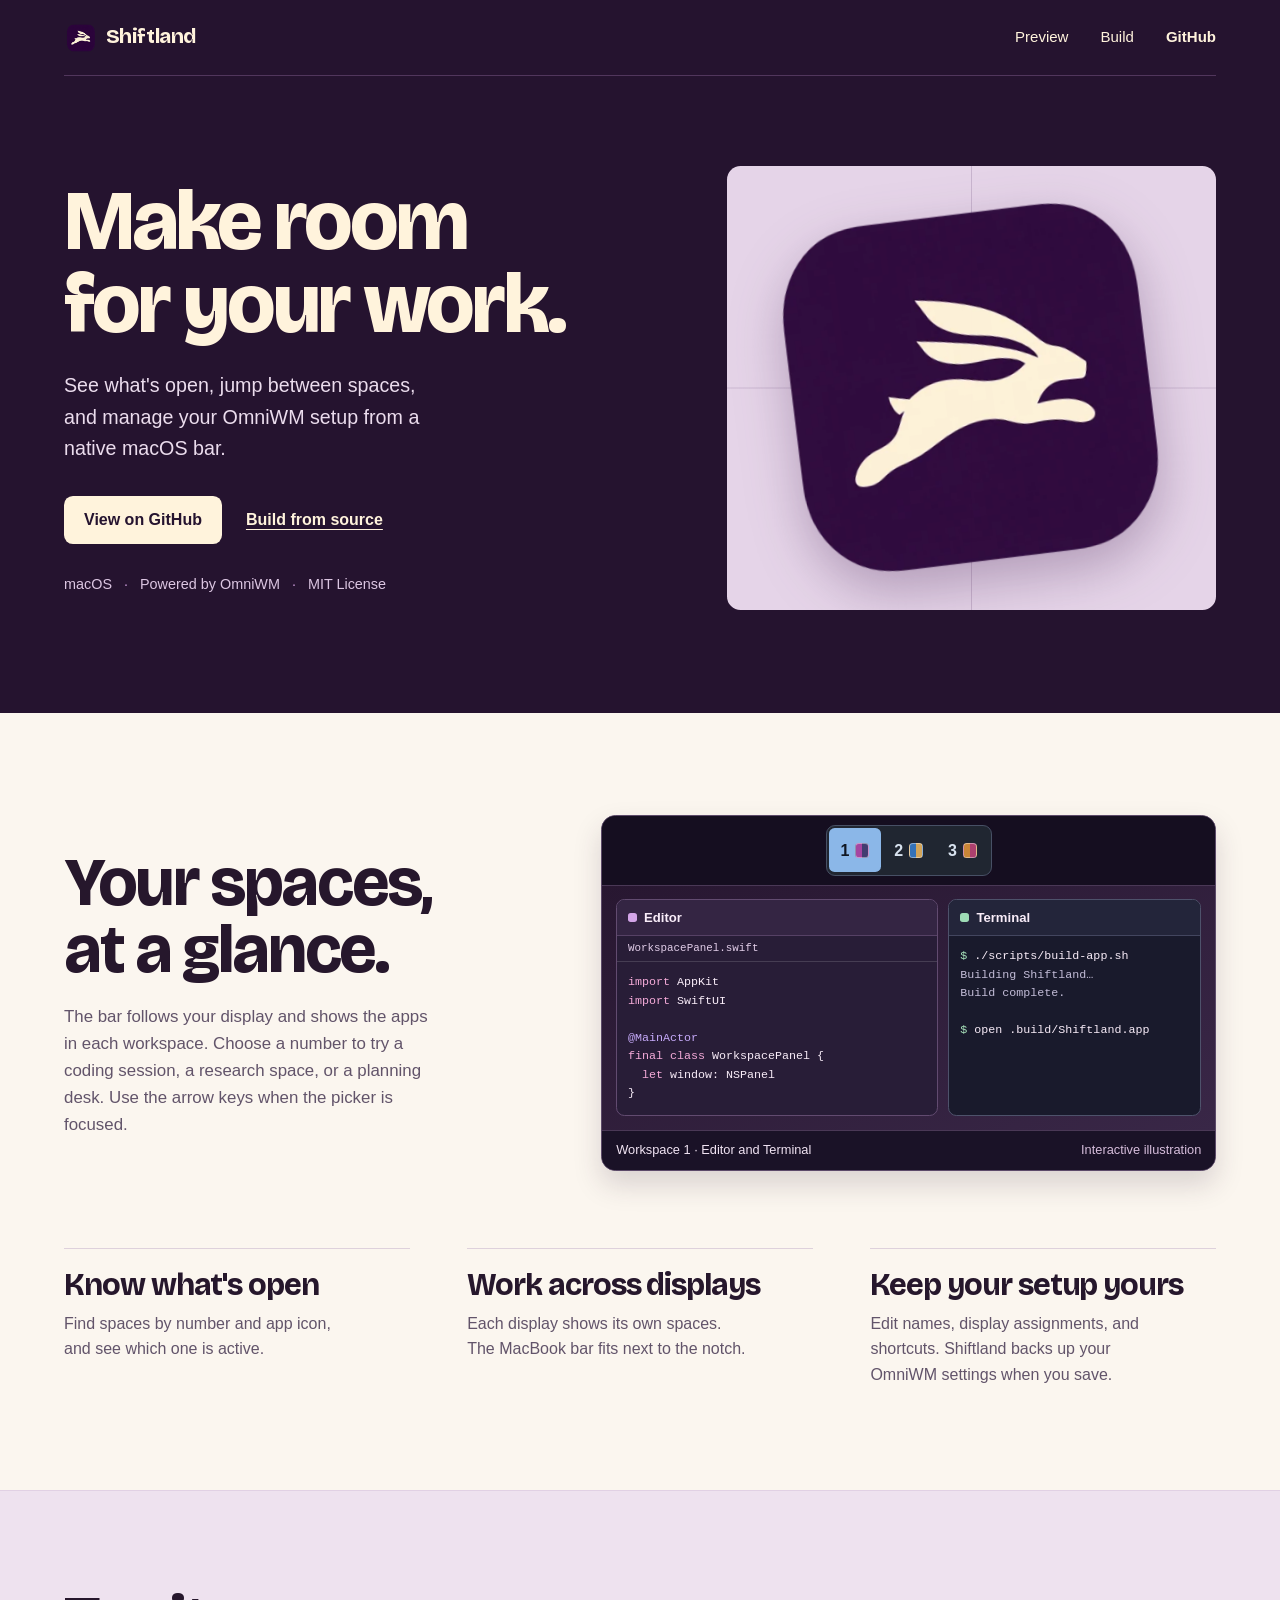
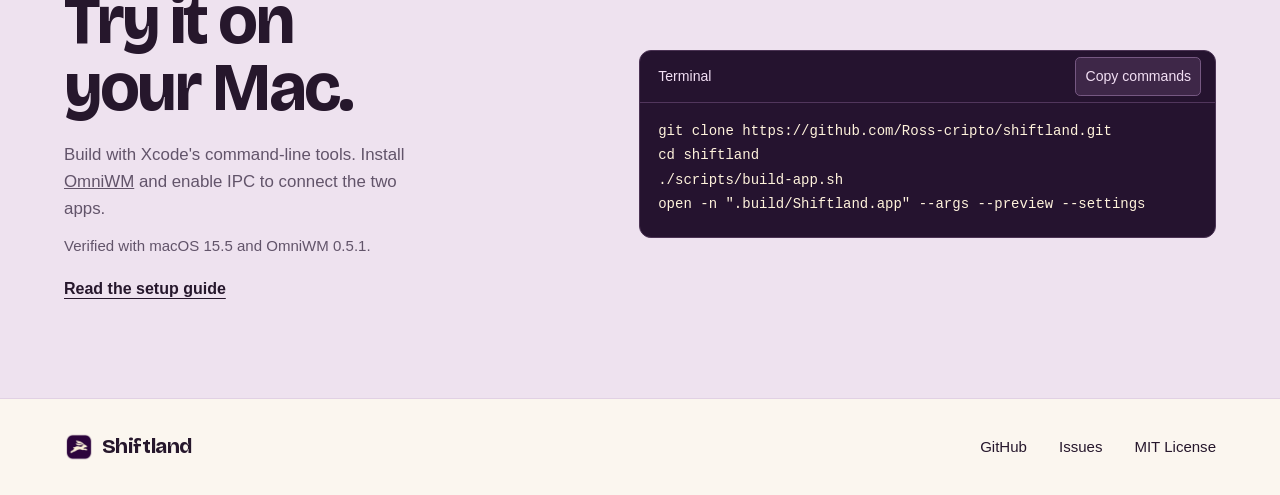
==== web/index.html @ 8ce0c850 "refactor(repo): separate the macOS app and website Map the app, site, and development commands in th" ====
<!doctype html>
<html lang="en">
<head>
  <meta charset="utf-8">
  <meta name="viewport" content="width=device-width, initial-scale=1">
  <title>Shiftland — An OmniWM workspace bar for macOS</title>
  <meta name="description" content="Switch OmniWM spaces, see what's open, and manage display and shortcut settings from a native macOS menu bar.">
  <meta name="theme-color" content="#25132f">
  <meta property="og:type" content="website">
  <meta property="og:title" content="Shiftland for macOS">
  <meta property="og:description" content="Your OmniWM workspaces, displays, and shortcuts in one native macOS bar.">
  <meta property="og:image" content="https://ross-cripto.github.io/shiftland/assets/shiftland.webp">
  <link rel="canonical" href="https://ross-cripto.github.io/shiftland/">
  <link rel="icon" href="assets/favicon-16.png" type="image/png" sizes="16x16">
  <link rel="icon" href="assets/favicon.png" type="image/png" sizes="64x64">
  <link rel="preload" href="assets/bricolage-grotesque.woff2" as="font" type="font/woff2" crossorigin>
  <link rel="stylesheet" href="site.css">
  <link rel="stylesheet" href="preview.css">
  <script defer src="site.js"></script>
  <script defer src="preview.js"></script>
</head>
<body>
  <a href="#main" class="skip">Skip to content</a>
  <header class="masthead" id="top">
    <div class="shell site-header">
      <a class="wordmark" href="#top">
        <img src="assets/favicon.png" width="34" height="34" alt="">
        Shiftland
      </a>
      <nav aria-label="Main navigation">
        <a href="#preview">Preview</a>
        <a href="#build">Build</a>
        <a href="https://github.com/Ross-cripto/shiftland" class="nav-repo">GitHub</a>
      </nav>
    </div>
  </header>
  <main id="main" tabindex="-1">
    <div class="masthead">
      <section class="shell hero" aria-labelledby="hero-title">
        <div class="hero-copy">
          <h1 id="hero-title">Make room<br>for your work.</h1>
          <p>See what's open, jump between spaces, and manage your OmniWM setup from a native macOS bar.</p>
          <div class="hero-actions">
            <a class="action" href="https://github.com/Ross-cripto/shiftland">View on GitHub</a>
            <a class="text-link" href="#build">Build from source</a>
          </div>
          <p class="platform"><span>macOS</span><span>Powered by OmniWM</span><span>MIT License</span></p>
        </div>
        <div class="hero-art">
          <img src="assets/shiftland.webp" width="512" height="512" alt="An ivory hare in mid-leap on an aubergine tile">
        </div>
      </section>
    </div>
      <section class="shell preview-section" id="preview" aria-labelledby="preview-title">
        <div class="preview-copy">
          <h2 id="preview-title">Your spaces,<br>at a glance.</h2>
          <p>The bar follows your display and shows the apps in each workspace. Choose a number to try a coding session, a research space, or a planning desk. Use the arrow keys when the picker is focused.</p>
        </div>
        <figure class="demo" data-space="1">
          <div class="demo-menu">
            <div class="demo-controls" role="group" aria-label="Example workspaces">
              <button type="button" data-space="1" aria-pressed="true" aria-controls="demo-desktop" aria-label="Workspace 1, Editor and Terminal" disabled>
                <span>1</span><span class="demo-apps demo-apps-code" aria-hidden="true"></span>
              </button>
              <button type="button" data-space="2" aria-pressed="false" aria-controls="demo-desktop" aria-label="Workspace 2, Browser and Reference" disabled>
                <span>2</span><span class="demo-apps demo-apps-research" aria-hidden="true"></span>
              </button>
              <button type="button" data-space="3" aria-pressed="false" aria-controls="demo-desktop" aria-label="Workspace 3, Notes and Calendar" disabled>
                <span>3</span><span class="demo-apps demo-apps-planning" aria-hidden="true"></span>
              </button>
            </div>
          </div>
          <div class="demo-desktop" id="demo-desktop" aria-label="Example windows">
            <p class="demo-fallback">Workspace 1 · Editor and Terminal</p>
          </div>
          <figcaption>
            <span data-demo-status aria-live="polite">Workspace 1 · Editor and Terminal</span>
            <span class="demo-caption">Interactive illustration</span>
          </figcaption>
        </figure>

        <template id="demo-window">
          <article class="demo-window">
            <header class="window-title">
              <span class="window-icon" aria-hidden="true"></span>
              <h3 data-window-title></h3>
            </header>
            <div class="window-content"></div>
          </article>
        </template>

        <template id="demo-editor">
          <div class="window-tab">WorkspacePanel.swift</div>
          <pre class="window-code"><code><span class="code-keyword">import</span> AppKit
<span class="code-keyword">import</span> SwiftUI

<span class="code-annotation">@MainActor</span>
<span class="code-keyword">final class</span> WorkspacePanel {
  <span class="code-keyword">let</span> window: NSPanel
}</code></pre>
        </template>

        <template id="demo-terminal">
          <pre class="window-code"><code><span class="prompt">$</span> ./scripts/build-app.sh
<span class="terminal-output">Building Shiftland…</span>
<span class="terminal-output">Build complete.</span>

<span class="prompt">$</span> open .build/Shiftland.app</code></pre>
        </template>

        <template id="demo-browser">
          <div class="window-tab">omniwm.app / reference</div>
          <div class="window-document">
            <h4>Workspace subscriptions</h4>
            <p>Subscribe to workspace events to follow changes as you switch spaces.</p>
            <code>workspace-bar</code>
            <code>display-changed</code>
          </div>
        </template>

        <template id="demo-reference">
          <div class="window-document">
            <h4>Command reference</h4>
            <dl>
              <dt><code>workspace focus-name</code></dt>
              <dd>Switch to a workspace.</dd>
              <dt><code>query displays</code></dt>
              <dd>View connected displays.</dd>
            </dl>
          </div>
        </template>

        <template id="demo-notes">
          <div class="window-document">
            <h4>Launch checklist</h4>
            <ul class="notes-list">
              <li class="note-done">Check both displays</li>
              <li>Try keyboard shortcuts</li>
              <li>Write release notes</li>
            </ul>
          </div>
        </template>

        <template id="demo-calendar">
          <div class="window-document">
            <h4>November 2026</h4>
            <dl class="calendar-days" aria-label="Week of November 23">
              <div><dt>Mon</dt><dd>23</dd></div>
              <div><dt>Tue</dt><dd>24</dd></div>
              <div class="calendar-today"><dt>Wed</dt><dd>25</dd></div>
              <div><dt>Thu</dt><dd>26</dd></div>
              <div><dt>Fri</dt><dd>27</dd></div>
            </dl>
            <div class="calendar-event"><span>10:00</span> <strong>Focus block</strong></div>
            <div class="calendar-event calendar-event-review"><span>14:00</span> <strong>Review</strong></div>
          </div>
        </template>
      </section>

      <section class="shell details" aria-label="Features">
        <article>
          <h3>Know what's open</h3>
          <p>Find spaces by number and app icon, and see which one is active.</p>
        </article>
        <article>
          <h3>Work across displays</h3>
          <p>Each display shows its own spaces. The MacBook bar fits next to the notch.</p>
        </article>
        <article>
          <h3>Keep your setup yours</h3>
          <p>Edit names, display assignments, and shortcuts. Shiftland backs up your OmniWM settings when you save.</p>
        </article>
      </section>

      <section class="build-section" id="build" aria-labelledby="build-title">
        <div class="shell build-grid">
          <div class="build-copy">
            <h2 id="build-title">Try it on your Mac.</h2>
            <p>Build with Xcode's command-line tools. Install <a href="https://github.com/OmniNull/OmniWM">OmniWM</a> and enable IPC to connect the two apps.</p>
            <p class="tested">Verified with macOS 15.5 and OmniWM 0.5.1.</p>
            <a class="text-link" href="https://github.com/Ross-cripto/shiftland#build-from-source">Read the setup guide</a>
          </div>
          <div class="terminal">
            <div class="terminal-top"><span>Terminal</span><button type="button" class="copy" hidden>Copy commands</button></div>
            <pre><code id="install-commands">git clone https://github.com/Ross-cripto/shiftland.git
cd shiftland
./scripts/build-app.sh
open -n ".build/Shiftland.app" --args --preview --settings</code></pre>
            <span class="sr-only" aria-live="polite" data-copy-status></span>
          </div>
        </div>
      </section>
    </main>

    <footer class="shell site-footer">
      <a class="wordmark" href="#top"><img src="assets/favicon.png" width="30" height="30" alt="">Shiftland</a>
      <div class="footer-links">
        <a href="https://github.com/Ross-cripto/shiftland">GitHub</a>
        <a href="https://github.com/Ross-cripto/shiftland/issues">Issues</a>
        <a href="https://github.com/Ross-cripto/shiftland/blob/main/LICENSE">MIT License</a>
      </div>
    </footer>
</body>
</html>
---- web/site.css ----
@font-face {
  font-family: Bricolage;
  src: url("assets/bricolage-grotesque.woff2") format("woff2");
  font-style: normal;
  font-weight: 400 800;
  font-display: swap;
}

:root {
  color-scheme: light;
  --ink: #26172c;
  --muted: #62546a;
  --paper: #fbf6ef;
  --plum: #25132f;
  --cream: #fff3dc;
  --lilac: #dec8e8;
  --rule: #ded1dc;
  --display: Bricolage, Georgia, serif;
  --body: -apple-system, BlinkMacSystemFont, "Segoe UI", sans-serif;
}

*, *::before, *::after { box-sizing: border-box; }
html { scroll-padding-top: 1.25rem; }
body { margin: 0; background: var(--paper); color: var(--ink); font: 1rem/1.6 var(--body); }
img { display: block; max-width: 100%; height: auto; }
button { font: inherit; }
a { color: inherit; }
button, a { -webkit-tap-highlight-color: transparent; }
:where(a, button):focus-visible { outline: 3px solid #a450b9; outline-offset: 4px; }
::selection { background: #d8b8e5; color: #25132f; }
h1, h2, h3 { margin: 0; font-family: var(--display); font-weight: 740; line-height: .99; letter-spacing: -.035em; text-wrap: balance; }
h2 { font-size: clamp(2.65rem, 5.3vw, 4.65rem); }
p { margin: 0; }
.shell { width: min(100% - 5rem, 72rem); margin-inline: auto; }

.skip { position: absolute; z-index: 2; top: .75rem; left: 1rem; transform: translateY(-200%); background: var(--cream); color: var(--ink); padding: .6rem 1rem; border-radius: .35rem; }
.skip:focus { transform: none; }
.sr-only { position: absolute; width: 1px; height: 1px; padding: 0; margin: -1px; overflow: hidden; clip-path: inset(50%); white-space: nowrap; }

.masthead { background: var(--plum); color: var(--cream); }
.site-header { display: flex; justify-content: space-between; min-height: 4.75rem; align-items: center; border-bottom: 1px solid #51365c; }
.wordmark { display: inline-flex; align-items: center; gap: .48rem; font: 740 1.3rem/1 var(--display); letter-spacing: -.02em; text-decoration: none; }
.masthead :where(a, button):focus-visible { outline-color: var(--lilac); }
.site-header nav, .footer-links { display: flex; align-items: center; gap: clamp(.9rem, 2.5vw, 2rem); font-size: .94rem; }
.site-header nav a, .footer-links a { text-decoration: none; }
.site-header nav a:hover, .footer-links a:hover { text-decoration: underline; text-underline-offset: .28em; }
.nav-repo { font-weight: 700; }

.hero { display: grid; grid-template-columns: minmax(0, 1.09fr) minmax(0, .91fr); align-items: center; gap: clamp(2.75rem, 6vw, 6.3rem); padding-block: clamp(3.75rem, 7vw, 6.6rem) clamp(4.5rem, 8vw, 7.75rem); }
.hero h1 { font-weight: 780; font-size: clamp(3.15rem, 6.6vw, 5.65rem); }
.hero-copy > p:not(.platform) { margin-top: 1.45rem; color: #ebdced; font-size: clamp(1.05rem, 1.76vw, 1.23rem); max-width: 35ch; }
.hero-actions { display: flex; align-items: center; flex-wrap: wrap; gap: 1.1rem 1.5rem; margin-top: 1.95rem; }
.action { display: inline-flex; justify-content: center; align-items: center; min-height: 3rem; color: var(--plum); background: var(--cream); border-radius: .56rem; padding: .65rem 1.25rem; text-decoration: none; font-weight: 750; transition: background-color .16s ease, transform .16s ease; }
.action:hover { background: #efd9f0; }
.action:active { transform: scale(.98); }
.text-link { text-underline-offset: .28em; text-decoration-thickness: .08em; font-weight: 650; }
.text-link:hover { text-decoration-thickness: .14em; }
.platform { margin-top: 1.85rem; color: #dcc6e2; display: flex; flex-wrap: wrap; gap: .2rem .75rem; font-size: .9rem; }
.platform span + span::before { content: "·"; margin-right: .75rem; color: #c596d2; }
.hero-art { isolation: isolate; position: relative; display: grid; place-items: center; aspect-ratio: 1.10; border-radius: .85rem; overflow: hidden; background: #e5d4e8; }
.hero-art::before { content: ""; position: absolute; z-index: -1; inset: 0; opacity: .44; background: linear-gradient(90deg, transparent 49.8%, #a58bad 50%, transparent 50.2%), linear-gradient(transparent 49.8%, #a58bad 50%, transparent 50.2%); }
.hero-art img { width: 89%; transform: rotate(-7deg); filter: drop-shadow(0 1.3rem 1.65rem #45225152); }

.preview-section { display: grid; grid-template-columns: minmax(0, .85fr) minmax(0, 1.15fr); align-items: center; gap: clamp(2rem, 6.5vw, 6.3rem); padding-block: clamp(4rem, 8vw, 7.5rem) clamp(3rem, 6vw, 5.75rem); }
.preview-copy p, .build-copy p { max-width: 40ch; margin-top: 1.25rem; color: var(--muted); font-size: 1.055rem; }
.details { display: grid; grid-template-columns: repeat(3, minmax(0, 1fr)); gap: clamp(1.75rem, 4.5vw, 4rem); padding-bottom: clamp(3.75rem, 8vw, 7.25rem); }
.details article { border-top: 1px solid var(--rule); padding-top: 1.3rem; }
.details h3 { font-size: clamp(1.45rem, 2.5vw, 1.9rem); }
.details p { margin-top: .65rem; color: var(--muted); max-width: 32ch; }

.build-section { background: #eee2ef; border-block: 1px solid #e1d1e4; padding-block: clamp(3.75rem, 7.5vw, 6.6rem); }
.build-grid { display: grid; grid-template-columns: minmax(0, .92fr) minmax(0, 1.08fr); align-items: center; gap: clamp(2rem, 6.5vw, 6.3rem); }
.build-copy p.tested { margin-top: .75rem; font-size: .94rem; }
.build-copy > a { display: inline-block; margin-top: 1.15rem; }
.terminal { border-radius: .75rem; min-width: 0; background: var(--plum); color: var(--cream); border: 1px solid #4b3354; overflow: hidden; }
.terminal-top { display: flex; min-height: 3.2rem; justify-content: space-between; align-items: center; gap: .6rem; border-bottom: 1px solid #51365c; padding: .25rem .85rem .25rem 1.15rem; font-size: .88rem; color: #f2dff4; }
.copy { color: inherit; padding: .3rem .58rem; min-height: 2.4rem; border: 1px solid #765882; border-radius: .32rem; background: #3e2748; cursor: pointer; }
.copy:hover { background: #52355f; }
.copy:focus-visible { outline-color: #f0c4f3; }
.terminal pre { font: .875rem/1.75 ui-monospace, Menlo, Consolas, monospace; overflow-x: auto; margin: 0; padding: 1rem 1.15rem 1.3rem; }
.site-footer { display: flex; justify-content: space-between; align-items: center; gap: 1rem; min-height: 6rem; }

@media (max-width: 880px) {
  .shell { width: min(100% - 3rem, 72rem); }
  .hero { gap: 2rem; }
}
@media (max-width: 700px) {
  .shell { width: min(100% - 2.25rem, 36rem); }
  .hero, .preview-section, .build-grid { grid-template-columns: minmax(0, 1fr); }
  .hero { gap: 2.3rem; padding-block: 3.15rem 3.7rem; }
  .hero-art { width: 100%; max-width: 29rem; }
  .hero h1 { font-size: clamp(3.05rem, 11vw, 4.55rem); }
  .preview-section { padding-block: 3.65rem 3rem; }
  .details { grid-template-columns: minmax(0, 1fr); gap: 1.55rem; }
  .details p { max-width: 42ch; }
  .terminal pre { white-space: pre-wrap; overflow-wrap: anywhere; }
}
@media (max-width: 360px) {
  .site-header nav { gap: .65rem; font-size: .85rem; }
  .site-footer { flex-wrap: wrap; padding-block: 1.2rem; }
}
@media (prefers-reduced-motion: reduce) {
  *, *::before, *::after { transition-duration: 0s !important; }
}
---- web/preview.css ----
.demo {
  margin: 0;
  min-width: 0;
  overflow: hidden;
  color: #f8eefb;
  background: #21172e;
  border: 1px solid #5c4a69;
  border-radius: .9rem;
  box-shadow: 0 .85rem 1.75rem #35223c2b;
}

.demo-menu {
  display: grid;
  place-items: center;
  padding: .55rem .65rem;
  background: #150e20;
  border-bottom: 1px solid #4a3856;
}

.demo-controls {
  display: flex;
  gap: .16rem;
  padding: .16rem;
  border: 1px solid #475065;
  border-radius: .56rem;
  background: #202631;
}

.demo-controls button {
  display: flex;
  align-items: center;
  justify-content: center;
  gap: .36rem;
  min-width: 3.2rem;
  min-height: 2.75rem;
  padding-inline: .55rem;
  border: 1px solid transparent;
  border-radius: .35rem;
  color: #d8e2ef;
  background: transparent;
  font-weight: 720;
  cursor: pointer;
}

.demo-controls button:not([aria-pressed="true"]):hover { background: #344158; }
.demo-controls button[aria-pressed="true"] { background: #8bb7e8; color: #101722; }
.demo-controls button:focus-visible { outline-color: #f2caeb; outline-offset: 2px; }

.demo-apps {
  width: .9rem;
  height: .9rem;
  border: 1px solid #ffffff6b;
  border-radius: .24rem;
  background: linear-gradient(90deg, var(--first-app) 50%, var(--second-app) 50%);
}

.demo-apps-code { --first-app: #a545a1; --second-app: #423d71; }
.demo-apps-research { --first-app: #3472b8; --second-app: #d2a459; }
.demo-apps-planning { --first-app: #ca8637; --second-app: #ad406e; }

.demo-desktop {
  display: grid;
  grid-template-columns: minmax(0, 1.12fr) minmax(0, .88fr);
  align-items: stretch;
  gap: .65rem;
  min-height: 15.25rem;
  padding: .85rem;
  background: linear-gradient(155deg, #281731, #392747);
}

.demo[data-space="2"] .demo-desktop { grid-template-columns: minmax(0, 1.38fr) minmax(0, .82fr); }
.demo[data-space="3"] .demo-desktop { grid-template-columns: minmax(0, .9fr) minmax(0, 1.16fr); }
.demo-fallback { grid-column: 1 / -1; align-self: center; text-align: center; }

.demo-window {
  min-width: 0;
  overflow: hidden;
  color: var(--window-ink, #f9edf9);
  background: var(--window-paper, #281d37);
  border: 1px solid var(--window-edge, #624b70);
  border-radius: .52rem;
}

.demo-window[data-kind="editor"] { --window-accent: #d3a5e8; --window-chrome: #342543; }
.demo-window[data-kind="terminal"] { --window-accent: #9edcb6; --window-paper: #191a2c; --window-chrome: #23253a; --window-edge: #4e526b; }
.demo-window[data-kind="browser"] { --window-accent: #9bbaff; --window-chrome: #303354; --window-paper: #232744; --window-edge: #5a6285; }
.demo-window[data-kind="reference"] { --window-accent: #e5be89; --window-chrome: #3b3146; }
.demo-window[data-kind="notes"] { --window-accent: #9c5814; --window-paper: #f4e8d7; --window-chrome: #e9d7bb; --window-ink: #392934; --window-edge: #a38282; }
.demo-window[data-kind="calendar"] { --window-accent: #9b3b62; --window-paper: #f9edf2; --window-chrome: #f0dce8; --window-ink: #46263d; --window-edge: #aa809d; }

.window-title {
  display: flex;
  gap: .45rem;
  align-items: center;
  padding: .58rem .68rem;
  background: var(--window-chrome, #342543);
  border-bottom: 1px solid color-mix(in srgb, var(--window-edge, #624b70) 75%, transparent);
}

.window-title h3 {
  overflow: hidden;
  margin: 0;
  font: 690 .82rem/1.2 var(--body);
  letter-spacing: normal;
  text-overflow: ellipsis;
  white-space: nowrap;
}

.window-icon {
  width: .56rem;
  height: .56rem;
  flex: none;
  border-radius: .17rem;
  background: var(--window-accent);
}

.window-tab {
  padding: .38rem .68rem;
  border-bottom: 1px solid #ffffff24;
  color: #e2cee9;
  font: .68rem/1.2 ui-monospace, Menlo, monospace;
  overflow-wrap: anywhere;
}

.window-code,
.window-document {
  margin: 0;
  padding: .72rem .68rem;
  overflow-wrap: anywhere;
}

.window-code {
  font: .73rem/1.58 ui-monospace, Menlo, monospace;
  white-space: pre-wrap;
}

.code-keyword { color: #f5abd9; }
.code-annotation { color: #c7abfb; }
.prompt { color: #a9e4bc; }
.terminal-output { color: #c3bdd8; }

.window-document {
  display: grid;
  gap: .52rem;
  font-size: .74rem;
  line-height: 1.4;
}

.window-document h4 {
  margin: 0;
  font: 760 1rem/1.15 var(--display);
  letter-spacing: -.015em;
}

.window-document > code {
  justify-self: start;
  padding: .16rem .36rem;
  border-radius: .24rem;
  color: #e0eeff;
  background: #374263;
  font-size: .67rem;
}

.window-document dl { margin: 0; }
.window-document dd { margin: .14rem 0 .56rem; }
.window-document dt { font-weight: 680; }

.notes-list {
  display: grid;
  gap: .48rem;
  margin: 0;
  padding: 0;
  list-style: none;
}

.notes-list li {
  display: grid;
  grid-template-columns: .65rem 1fr;
  align-items: baseline;
  gap: .38rem;
}

.notes-list li::before {
  content: "";
  width: .57rem;
  height: .57rem;
  border: 1px solid #8d6866;
  border-radius: .13rem;
}

.notes-list .note-done::before {
  border-color: #456c49;
  background: #619061;
}

.calendar-days {
  display: grid;
  grid-template-columns: repeat(5, minmax(0, 1fr));
  gap: .12rem;
  min-width: 0;
  text-align: center;
  font-size: .65rem;
}

.calendar-days dt { color: #72566a; }
.calendar-days dd { margin: .18rem 0 .26rem; font-weight: 760; }
.calendar-today { border-radius: .3rem; background: #e9c9df; }

.calendar-event {
  display: flex;
  align-items: center;
  gap: .3rem .42rem;
  flex-wrap: wrap;
  padding: .31rem .4rem;
  border-radius: .28rem;
  background: #f0cfdf;
}

.calendar-event-review { background: #e8d9f1; }
.calendar-event span { font-variant-numeric: tabular-nums; font-size: .65rem; }

.demo figcaption {
  display: flex;
  justify-content: space-between;
  flex-wrap: wrap;
  gap: .25rem .65rem;
  padding: .6rem .86rem;
  border-top: 1px solid #4a3856;
  color: #f1e4f3;
  background: #1a1227;
  font-size: .8rem;
}

.demo-caption { color: #d7bedc; }

@media (max-width: 480px) {
  .demo-desktop { gap: .45rem; padding: .52rem; min-height: 13.8rem; }
  .window-title { padding-inline: .46rem; }
  .window-code, .window-tab, .window-document { padding-inline: .45rem; }
  .notes-list li { gap: .22rem; }
  .demo figcaption { padding-inline: .6rem; }
}

@media (max-width: 350px) {
  .demo-desktop, .demo[data-space] .demo-desktop { grid-template-columns: minmax(0, 1fr); }
}
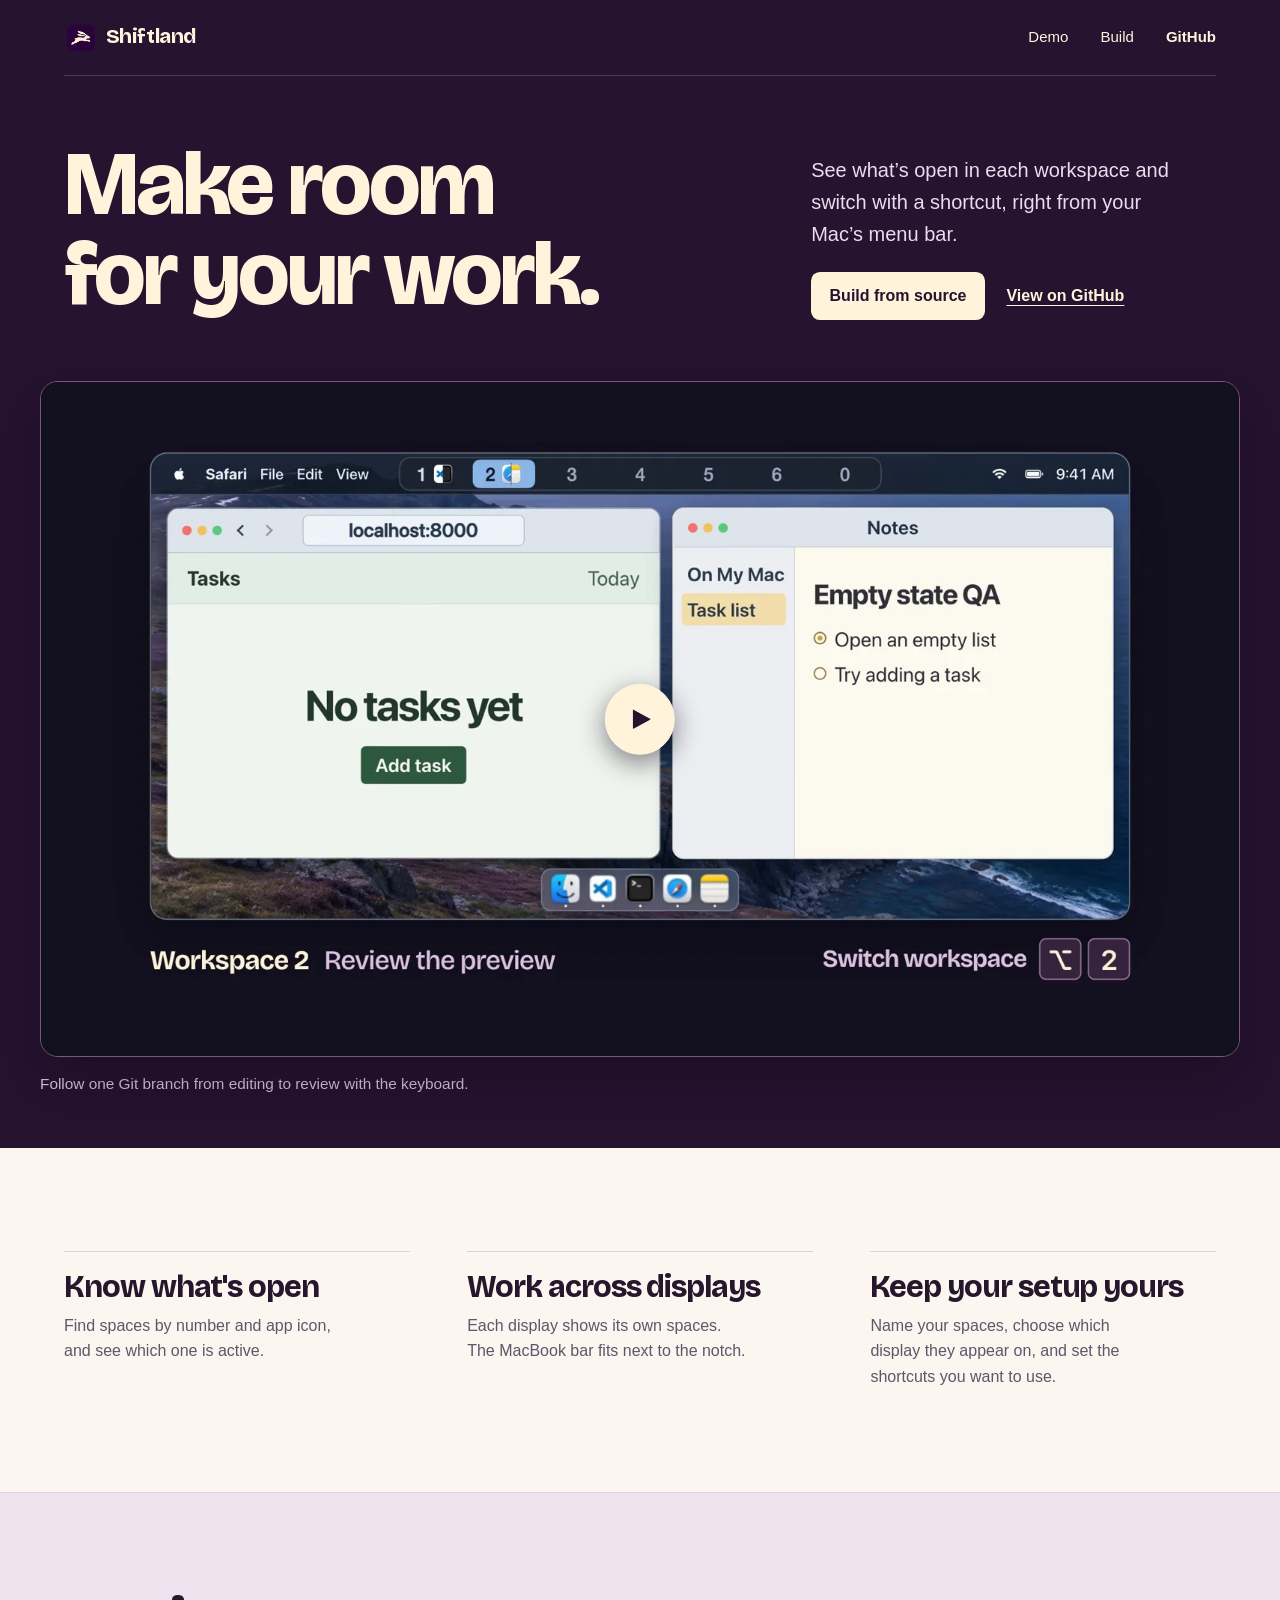
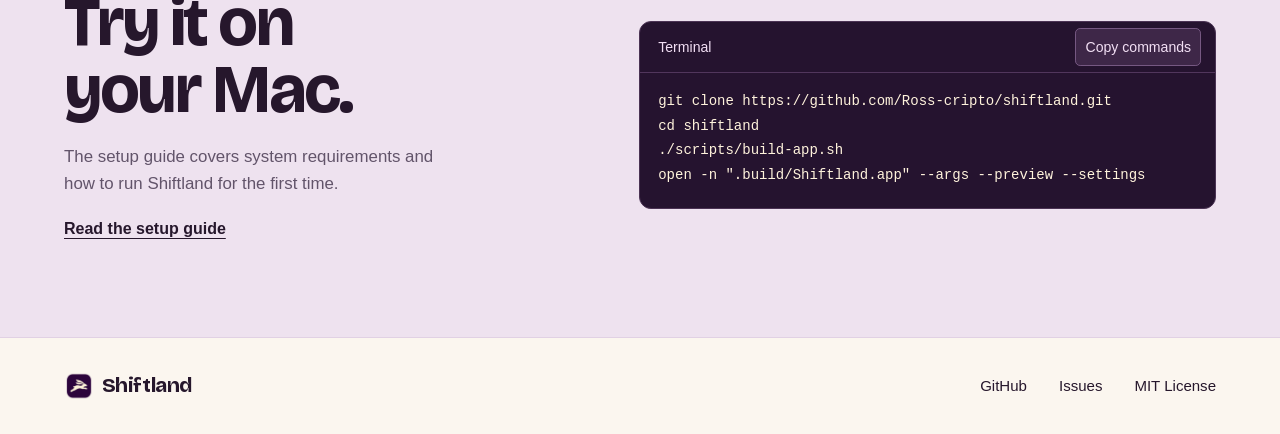
==== commit 140be3ce: "feat(web): show Shiftland workspace shortcuts in a launch film" ====
--- a/web/index.html
+++ b/web/index.html
@@ -3,21 +3,19 @@
 <head>
   <meta charset="utf-8">
   <meta name="viewport" content="width=device-width, initial-scale=1">
-  <title>Shiftland — An OmniWM workspace bar for macOS</title>
-  <meta name="description" content="Switch OmniWM spaces, see what's open, and manage display and shortcut settings from a native macOS menu bar.">
+  <title>Shiftland — A workspace bar for macOS</title>
+  <meta name="description" content="See what’s open in each workspace, switch with a shortcut, and organize spaces across your displays.">
   <meta name="theme-color" content="#25132f">
   <meta property="og:type" content="website">
   <meta property="og:title" content="Shiftland for macOS">
-  <meta property="og:description" content="Your OmniWM workspaces, displays, and shortcuts in one native macOS bar.">
+  <meta property="og:description" content="See what’s open in each workspace and switch with a shortcut, right from your Mac’s menu bar.">
   <meta property="og:image" content="https://ross-cripto.github.io/shiftland/assets/shiftland.webp">
   <link rel="canonical" href="https://ross-cripto.github.io/shiftland/">
   <link rel="icon" href="assets/favicon-16.png" type="image/png" sizes="16x16">
   <link rel="icon" href="assets/favicon.png" type="image/png" sizes="64x64">
   <link rel="preload" href="assets/bricolage-grotesque.woff2" as="font" type="font/woff2" crossorigin>
   <link rel="stylesheet" href="site.css">
-  <link rel="stylesheet" href="preview.css">
   <script defer src="site.js"></script>
-  <script defer src="preview.js"></script>
 </head>
 <body>
   <a href="#main" class="skip">Skip to content</a>
@@ -28,177 +26,81 @@
         Shiftland
       </a>
       <nav aria-label="Main navigation">
-        <a href="#preview">Preview</a>
+        <a href="#preview">Demo</a>
         <a href="#build">Build</a>
         <a href="https://github.com/Ross-cripto/shiftland" class="nav-repo">GitHub</a>
       </nav>
     </div>
   </header>
   <main id="main" tabindex="-1">
-    <div class="masthead">
+    <div class="masthead introduction">
       <section class="shell hero" aria-labelledby="hero-title">
+        <h1 id="hero-title">Make room for your work.</h1>
         <div class="hero-copy">
-          <h1 id="hero-title">Make room<br>for your work.</h1>
-          <p>See what's open, jump between spaces, and manage your OmniWM setup from a native macOS bar.</p>
+          <p>See what’s open in each workspace and switch with a shortcut, right from your Mac’s menu bar.</p>
           <div class="hero-actions">
-            <a class="action" href="https://github.com/Ross-cripto/shiftland">View on GitHub</a>
-            <a class="text-link" href="#build">Build from source</a>
+            <a class="action" href="#build">Build from source</a>
+            <a class="text-link" href="https://github.com/Ross-cripto/shiftland">View on GitHub</a>
           </div>
-          <p class="platform"><span>macOS</span><span>Powered by OmniWM</span><span>MIT License</span></p>
-        </div>
-        <div class="hero-art">
-          <img src="assets/shiftland.webp" width="512" height="512" alt="An ivory hare in mid-leap on an aubergine tile">
         </div>
       </section>
+      <figure class="demo media-shell" id="preview">
+        <div class="demo-player">
+          <video id="workspace-demo" controls playsinline preload="none" width="1920" height="1080"
+            poster="assets/workspace-demo.webp" aria-label="One branch across three Shiftland workspaces" aria-describedby="demo-caption">
+            <source src="assets/workspace-demo.mp4" type="video/mp4">
+            <a href="assets/workspace-demo.mp4">Open the workspace demo</a>
+          </video>
+          <button class="demo-play" type="button" aria-label="Play workspace demo" aria-controls="workspace-demo" hidden></button>
+        </div>
+        <figcaption id="demo-caption">
+          Follow one Git branch from editing to review with the keyboard.
+          <span class="sr-only">Option 2 opens workspace 2. Option Shift 0 moves the browser to workspace 0. Option 0 opens that workspace. Option 1 returns to the editor.</span>
+        </figcaption>
+      </figure>
     </div>
-      <section class="shell preview-section" id="preview" aria-labelledby="preview-title">
-        <div class="preview-copy">
-          <h2 id="preview-title">Your spaces,<br>at a glance.</h2>
-          <p>The bar follows your display and shows the apps in each workspace. Choose a number to try a coding session, a research space, or a planning desk. Use the arrow keys when the picker is focused.</p>
+
+    <section class="shell details" aria-label="Features">
+      <article>
+        <h3>Know what's open</h3>
+        <p>Find spaces by number and app icon, and see which one is active.</p>
+      </article>
+      <article>
+        <h3>Work across displays</h3>
+        <p>Each display shows its own spaces. The MacBook bar fits next to the notch.</p>
+      </article>
+      <article>
+        <h3>Keep your setup yours</h3>
+        <p>Name your spaces, choose which display they appear on, and set the shortcuts you want to use.</p>
+      </article>
+    </section>
+
+    <section class="build-section" id="build" aria-labelledby="build-title">
+      <div class="shell build-grid">
+        <div class="build-copy">
+          <h2 id="build-title">Try it on your Mac.</h2>
+          <p>The setup guide covers system requirements and how to run Shiftland for the first time.</p>
+          <a class="text-link" href="https://github.com/Ross-cripto/shiftland#build-from-source">Read the setup guide</a>
         </div>
-        <figure class="demo" data-space="1">
-          <div class="demo-menu">
-            <div class="demo-controls" role="group" aria-label="Example workspaces">
-              <button type="button" data-space="1" aria-pressed="true" aria-controls="demo-desktop" aria-label="Workspace 1, Editor and Terminal" disabled>
-                <span>1</span><span class="demo-apps demo-apps-code" aria-hidden="true"></span>
-              </button>
-              <button type="button" data-space="2" aria-pressed="false" aria-controls="demo-desktop" aria-label="Workspace 2, Browser and Reference" disabled>
-                <span>2</span><span class="demo-apps demo-apps-research" aria-hidden="true"></span>
-              </button>
-              <button type="button" data-space="3" aria-pressed="false" aria-controls="demo-desktop" aria-label="Workspace 3, Notes and Calendar" disabled>
-                <span>3</span><span class="demo-apps demo-apps-planning" aria-hidden="true"></span>
-              </button>
-            </div>
-          </div>
-          <div class="demo-desktop" id="demo-desktop" aria-label="Example windows">
-            <p class="demo-fallback">Workspace 1 · Editor and Terminal</p>
-          </div>
-          <figcaption>
-            <span data-demo-status aria-live="polite">Workspace 1 · Editor and Terminal</span>
-            <span class="demo-caption">Interactive illustration</span>
-          </figcaption>
-        </figure>
-
-        <template id="demo-window">
-          <article class="demo-window">
-            <header class="window-title">
-              <span class="window-icon" aria-hidden="true"></span>
-              <h3 data-window-title></h3>
-            </header>
-            <div class="window-content"></div>
-          </article>
-        </template>
-
-        <template id="demo-editor">
-          <div class="window-tab">WorkspacePanel.swift</div>
-          <pre class="window-code"><code><span class="code-keyword">import</span> AppKit
-<span class="code-keyword">import</span> SwiftUI
-
-<span class="code-annotation">@MainActor</span>
-<span class="code-keyword">final class</span> WorkspacePanel {
-  <span class="code-keyword">let</span> window: NSPanel
-}</code></pre>
-        </template>
-
-        <template id="demo-terminal">
-          <pre class="window-code"><code><span class="prompt">$</span> ./scripts/build-app.sh
-<span class="terminal-output">Building Shiftland…</span>
-<span class="terminal-output">Build complete.</span>
-
-<span class="prompt">$</span> open .build/Shiftland.app</code></pre>
-        </template>
-
-        <template id="demo-browser">
-          <div class="window-tab">omniwm.app / reference</div>
-          <div class="window-document">
-            <h4>Workspace subscriptions</h4>
-            <p>Subscribe to workspace events to follow changes as you switch spaces.</p>
-            <code>workspace-bar</code>
-            <code>display-changed</code>
-          </div>
-        </template>
-
-        <template id="demo-reference">
-          <div class="window-document">
-            <h4>Command reference</h4>
-            <dl>
-              <dt><code>workspace focus-name</code></dt>
-              <dd>Switch to a workspace.</dd>
-              <dt><code>query displays</code></dt>
-              <dd>View connected displays.</dd>
-            </dl>
-          </div>
-        </template>
-
-        <template id="demo-notes">
-          <div class="window-document">
-            <h4>Launch checklist</h4>
-            <ul class="notes-list">
-              <li class="note-done">Check both displays</li>
-              <li>Try keyboard shortcuts</li>
-              <li>Write release notes</li>
-            </ul>
-          </div>
-        </template>
-
-        <template id="demo-calendar">
-          <div class="window-document">
-            <h4>November 2026</h4>
-            <dl class="calendar-days" aria-label="Week of November 23">
-              <div><dt>Mon</dt><dd>23</dd></div>
-              <div><dt>Tue</dt><dd>24</dd></div>
-              <div class="calendar-today"><dt>Wed</dt><dd>25</dd></div>
-              <div><dt>Thu</dt><dd>26</dd></div>
-              <div><dt>Fri</dt><dd>27</dd></div>
-            </dl>
-            <div class="calendar-event"><span>10:00</span> <strong>Focus block</strong></div>
-            <div class="calendar-event calendar-event-review"><span>14:00</span> <strong>Review</strong></div>
-          </div>
-        </template>
-      </section>
-
-      <section class="shell details" aria-label="Features">
-        <article>
-          <h3>Know what's open</h3>
-          <p>Find spaces by number and app icon, and see which one is active.</p>
-        </article>
-        <article>
-          <h3>Work across displays</h3>
-          <p>Each display shows its own spaces. The MacBook bar fits next to the notch.</p>
-        </article>
-        <article>
-          <h3>Keep your setup yours</h3>
-          <p>Edit names, display assignments, and shortcuts. Shiftland backs up your OmniWM settings when you save.</p>
-        </article>
-      </section>
-
-      <section class="build-section" id="build" aria-labelledby="build-title">
-        <div class="shell build-grid">
-          <div class="build-copy">
-            <h2 id="build-title">Try it on your Mac.</h2>
-            <p>Build with Xcode's command-line tools. Install <a href="https://github.com/OmniNull/OmniWM">OmniWM</a> and enable IPC to connect the two apps.</p>
-            <p class="tested">Verified with macOS 15.5 and OmniWM 0.5.1.</p>
-            <a class="text-link" href="https://github.com/Ross-cripto/shiftland#build-from-source">Read the setup guide</a>
-          </div>
-          <div class="terminal">
-            <div class="terminal-top"><span>Terminal</span><button type="button" class="copy" hidden>Copy commands</button></div>
-            <pre><code id="install-commands">git clone https://github.com/Ross-cripto/shiftland.git
+        <div class="terminal">
+          <div class="terminal-top"><span>Terminal</span><button type="button" class="copy" hidden>Copy commands</button></div>
+          <pre><code id="install-commands">git clone https://github.com/Ross-cripto/shiftland.git
 cd shiftland
 ./scripts/build-app.sh
 open -n ".build/Shiftland.app" --args --preview --settings</code></pre>
-            <span class="sr-only" aria-live="polite" data-copy-status></span>
-          </div>
+          <span class="sr-only" aria-live="polite" data-copy-status></span>
         </div>
-      </section>
-    </main>
+      </div>
+    </section>
+  </main>
 
-    <footer class="shell site-footer">
-      <a class="wordmark" href="#top"><img src="assets/favicon.png" width="30" height="30" alt="">Shiftland</a>
-      <div class="footer-links">
-        <a href="https://github.com/Ross-cripto/shiftland">GitHub</a>
-        <a href="https://github.com/Ross-cripto/shiftland/issues">Issues</a>
-        <a href="https://github.com/Ross-cripto/shiftland/blob/main/LICENSE">MIT License</a>
-      </div>
-    </footer>
+  <footer class="shell site-footer">
+    <a class="wordmark" href="#top"><img src="assets/favicon.png" width="30" height="30" alt="">Shiftland</a>
+    <div class="footer-links">
+      <a href="https://github.com/Ross-cripto/shiftland">GitHub</a>
+      <a href="https://github.com/Ross-cripto/shiftland/issues">Issues</a>
+      <a href="https://github.com/Ross-cripto/shiftland/blob/main/LICENSE">MIT License</a>
+    </div>
+  </footer>
 </body>
 </html>
--- a/web/site.css
+++ b/web/site.css
@@ -46,31 +46,65 @@
 .site-header nav a:hover, .footer-links a:hover { text-decoration: underline; text-underline-offset: .28em; }
 .nav-repo { font-weight: 700; }
 
-.hero { display: grid; grid-template-columns: minmax(0, 1.09fr) minmax(0, .91fr); align-items: center; gap: clamp(2.75rem, 6vw, 6.3rem); padding-block: clamp(3.75rem, 7vw, 6.6rem) clamp(4.5rem, 8vw, 7.75rem); }
-.hero h1 { font-weight: 780; font-size: clamp(3.15rem, 6.6vw, 5.65rem); }
-.hero-copy > p:not(.platform) { margin-top: 1.45rem; color: #ebdced; font-size: clamp(1.05rem, 1.76vw, 1.23rem); max-width: 35ch; }
-.hero-actions { display: flex; align-items: center; flex-wrap: wrap; gap: 1.1rem 1.5rem; margin-top: 1.95rem; }
-.action { display: inline-flex; justify-content: center; align-items: center; min-height: 3rem; color: var(--plum); background: var(--cream); border-radius: .56rem; padding: .65rem 1.25rem; text-decoration: none; font-weight: 750; transition: background-color .16s ease, transform .16s ease; }
+.introduction { padding-block: clamp(2.75rem, 5vw, 5rem) clamp(2rem, 4vw, 3.8rem); }
+.hero { display: grid; grid-template-columns: minmax(0, 1.35fr) minmax(0, .8fr); align-items: end; gap: clamp(2rem, 5vw, 5rem); }
+.hero h1 { max-width: 10ch; font-weight: 780; font-size: clamp(3.5rem, 7.1vw, 6rem); text-wrap: wrap; }
+.hero-copy p { color: #ebdced; font-size: clamp(1.05rem, 1.6vw, 1.25rem); max-width: 33ch; }
+.hero-actions { display: flex; align-items: center; flex-wrap: wrap; gap: .9rem 1.35rem; margin-top: 1.35rem; }
+.action { display: inline-flex; justify-content: center; align-items: center; min-height: 3rem; color: var(--plum); background: var(--cream); border-radius: .56rem; padding: .65rem 1.15rem; text-decoration: none; font-weight: 750; transition: background-color .16s ease, transform .16s ease; }
 .action:hover { background: #efd9f0; }
 .action:active { transform: scale(.98); }
 .text-link { text-underline-offset: .28em; text-decoration-thickness: .08em; font-weight: 650; }
 .text-link:hover { text-decoration-thickness: .14em; }
-.platform { margin-top: 1.85rem; color: #dcc6e2; display: flex; flex-wrap: wrap; gap: .2rem .75rem; font-size: .9rem; }
-.platform span + span::before { content: "·"; margin-right: .75rem; color: #c596d2; }
-.hero-art { isolation: isolate; position: relative; display: grid; place-items: center; aspect-ratio: 1.10; border-radius: .85rem; overflow: hidden; background: #e5d4e8; }
-.hero-art::before { content: ""; position: absolute; z-index: -1; inset: 0; opacity: .44; background: linear-gradient(90deg, transparent 49.8%, #a58bad 50%, transparent 50.2%), linear-gradient(transparent 49.8%, #a58bad 50%, transparent 50.2%); }
-.hero-art img { width: 89%; transform: rotate(-7deg); filter: drop-shadow(0 1.3rem 1.65rem #45225152); }
 
-.preview-section { display: grid; grid-template-columns: minmax(0, .85fr) minmax(0, 1.15fr); align-items: center; gap: clamp(2rem, 6.5vw, 6.3rem); padding-block: clamp(4rem, 8vw, 7.5rem) clamp(3rem, 6vw, 5.75rem); }
-.preview-copy p, .build-copy p { max-width: 40ch; margin-top: 1.25rem; color: var(--muted); font-size: 1.055rem; }
-.details { display: grid; grid-template-columns: repeat(3, minmax(0, 1fr)); gap: clamp(1.75rem, 4.5vw, 4rem); padding-bottom: clamp(3.75rem, 8vw, 7.25rem); }
+.media-shell { width: min(100% - 5rem, 110rem); margin-inline: auto; }
+.demo { margin-block: clamp(2rem, 4.8vw, 4.3rem) 0; }
+.demo-player {
+  position: relative;
+  border: 1px solid #7a5681;
+  border-radius: clamp(.55rem, 1.4vw, 1.15rem);
+  overflow: clip;
+  background: #171222;
+  box-shadow: 0 1.5rem 3rem #140a1d6b;
+}
+.demo video { display: block; width: 100%; height: auto; aspect-ratio: 16 / 9; }
+.demo video:focus-visible { outline: 3px solid var(--lilac); outline-offset: -3px; }
+.demo-play {
+  position: absolute;
+  top: 50%;
+  left: 50%;
+  transform: translate(-50%, -50%);
+  border: 1px solid var(--cream);
+  border-radius: 50%;
+  width: clamp(3.3rem, 5.5vw, 5rem);
+  aspect-ratio: 1;
+  background: var(--cream);
+  color: var(--plum);
+  box-shadow: 0 .5rem 1.6rem #140a1d80;
+  cursor: pointer;
+  transition: background-color .16s ease, transform .16s ease;
+}
+.demo-play::after {
+  content: "";
+  display: block;
+  width: 1.15rem;
+  height: 1.25rem;
+  margin: auto;
+  clip-path: polygon(0 0, 100% 50%, 0 100%);
+  background: currentColor;
+  transform: translateX(.11rem);
+}
+.demo-play:hover { background: #efd9f0; }
+.demo-play:active { transform: translate(-50%, -50%) scale(.96); }
+.demo figcaption { color: #e3cee8; margin-top: .95rem; font-size: .96rem; }
+.build-copy p { max-width: 40ch; margin-top: 1.25rem; color: var(--muted); font-size: 1.055rem; }
+.details { display: grid; grid-template-columns: repeat(3, minmax(0, 1fr)); gap: clamp(1.75rem, 4.5vw, 4rem); padding-block: clamp(3.75rem, 8vw, 7.25rem); }
 .details article { border-top: 1px solid var(--rule); padding-top: 1.3rem; }
 .details h3 { font-size: clamp(1.45rem, 2.5vw, 1.9rem); }
 .details p { margin-top: .65rem; color: var(--muted); max-width: 32ch; }
 
 .build-section { background: #eee2ef; border-block: 1px solid #e1d1e4; padding-block: clamp(3.75rem, 7.5vw, 6.6rem); }
 .build-grid { display: grid; grid-template-columns: minmax(0, .92fr) minmax(0, 1.08fr); align-items: center; gap: clamp(2rem, 6.5vw, 6.3rem); }
-.build-copy p.tested { margin-top: .75rem; font-size: .94rem; }
 .build-copy > a { display: inline-block; margin-top: 1.15rem; }
 .terminal { border-radius: .75rem; min-width: 0; background: var(--plum); color: var(--cream); border: 1px solid #4b3354; overflow: hidden; }
 .terminal-top { display: flex; min-height: 3.2rem; justify-content: space-between; align-items: center; gap: .6rem; border-bottom: 1px solid #51365c; padding: .25rem .85rem .25rem 1.15rem; font-size: .88rem; color: #f2dff4; }
@@ -81,16 +115,14 @@
 .site-footer { display: flex; justify-content: space-between; align-items: center; gap: 1rem; min-height: 6rem; }
 
 @media (max-width: 880px) {
-  .shell { width: min(100% - 3rem, 72rem); }
+  .shell, .media-shell { width: min(100% - 3rem, 72rem); }
   .hero { gap: 2rem; }
 }
 @media (max-width: 700px) {
-  .shell { width: min(100% - 2.25rem, 36rem); }
-  .hero, .preview-section, .build-grid { grid-template-columns: minmax(0, 1fr); }
-  .hero { gap: 2.3rem; padding-block: 3.15rem 3.7rem; }
-  .hero-art { width: 100%; max-width: 29rem; }
+  .shell, .media-shell { width: min(100% - 2.25rem, 36rem); }
+  .hero, .build-grid { grid-template-columns: minmax(0, 1fr); }
+  .hero { gap: 1.1rem; }
   .hero h1 { font-size: clamp(3.05rem, 11vw, 4.55rem); }
-  .preview-section { padding-block: 3.65rem 3rem; }
   .details { grid-template-columns: minmax(0, 1fr); gap: 1.55rem; }
   .details p { max-width: 42ch; }
   .terminal pre { white-space: pre-wrap; overflow-wrap: anywhere; }
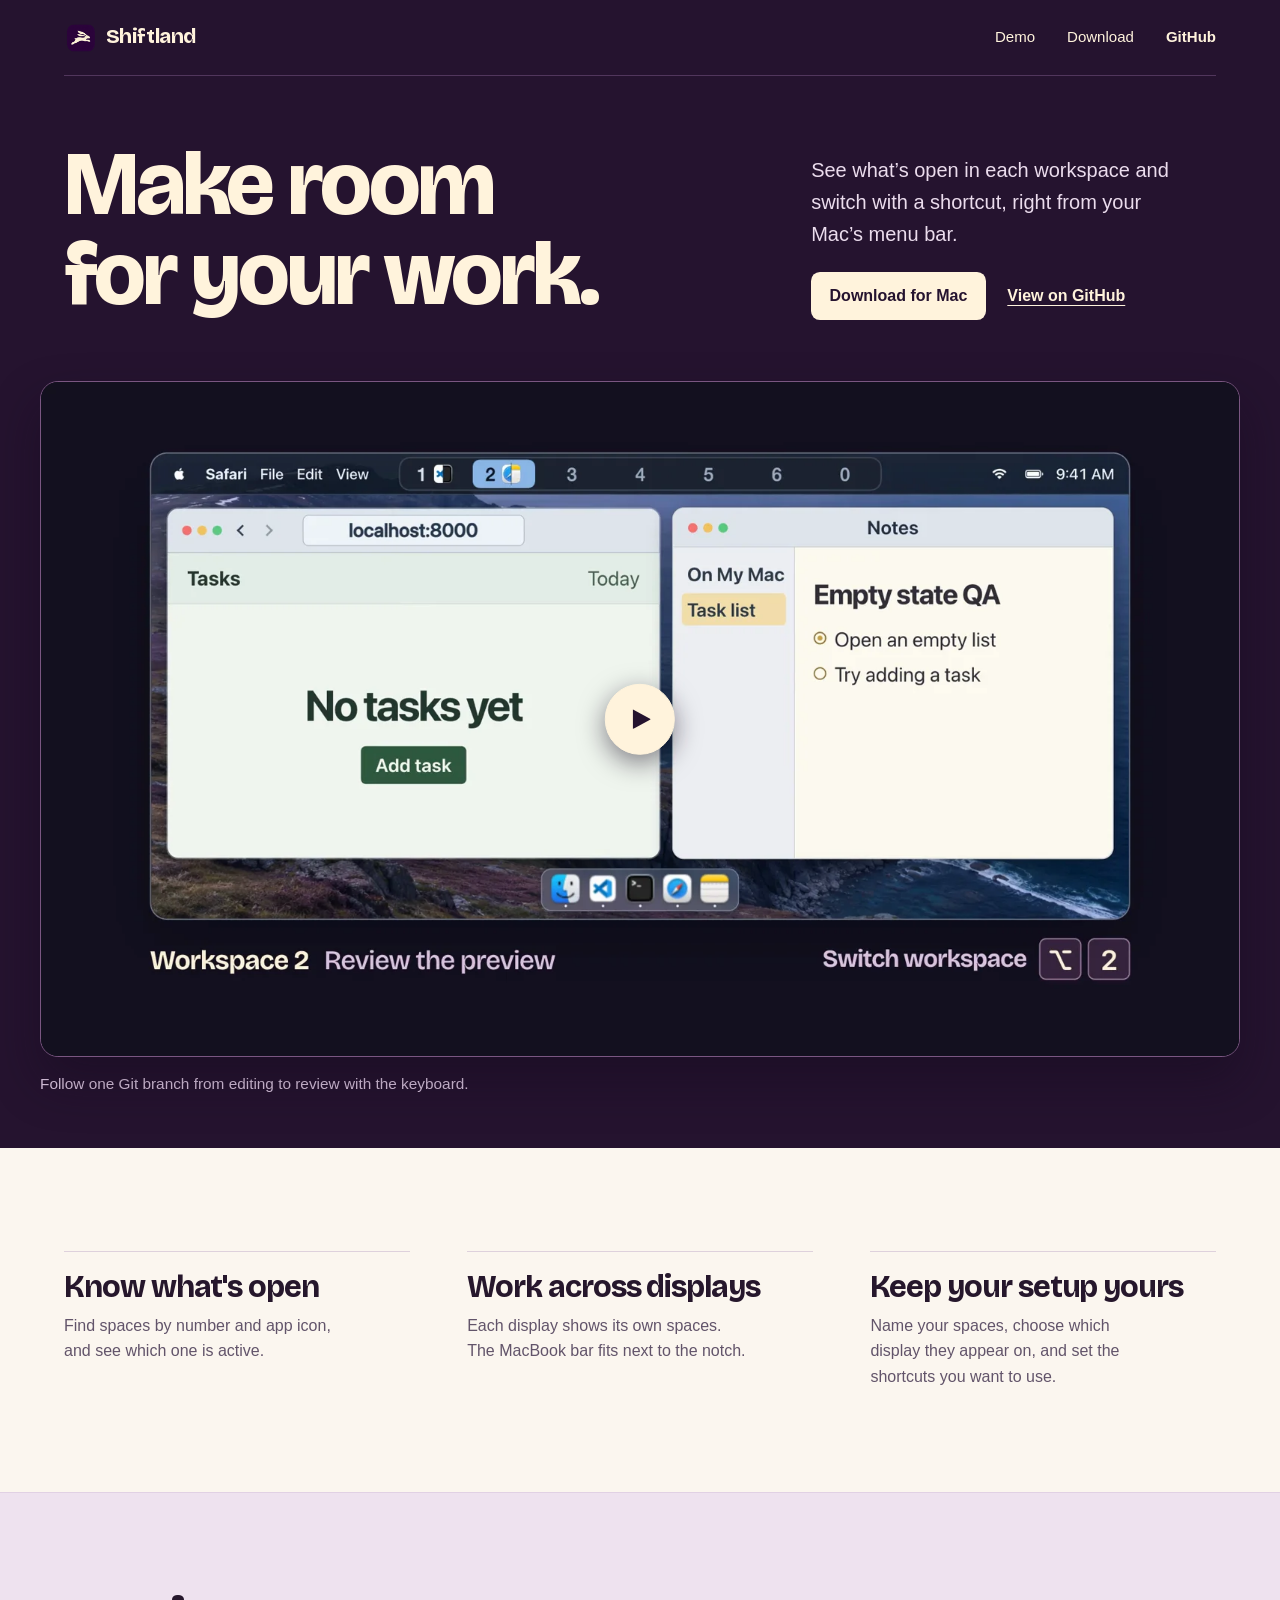
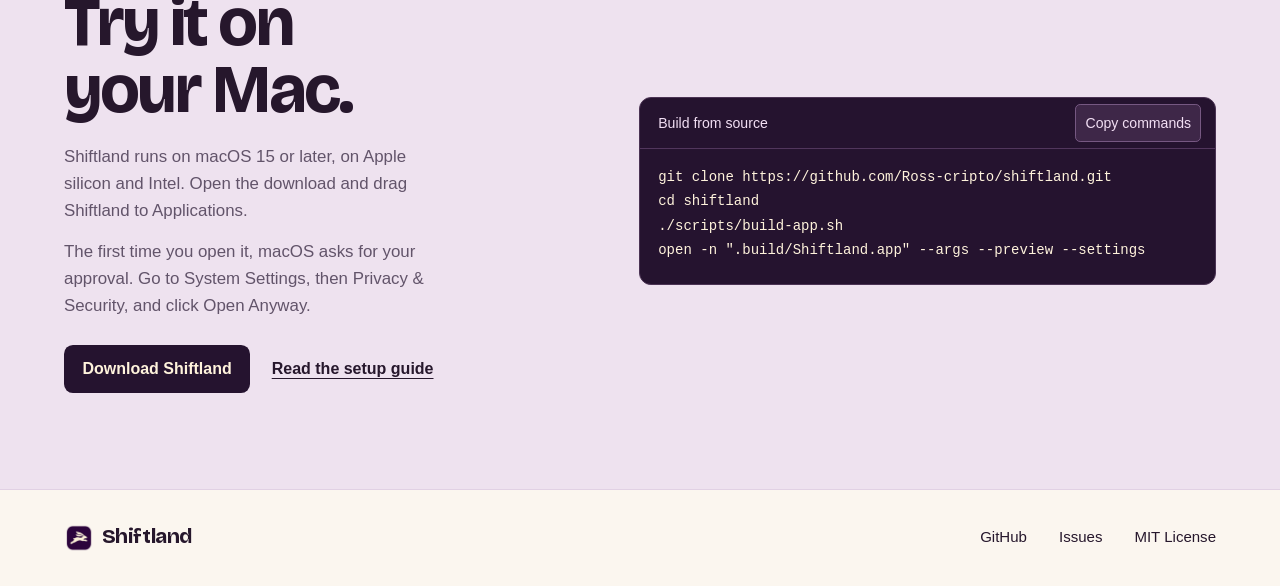
==== commit 30fc9e26: "feat(web): offer the Shiftland download Point the hero and the Try it section at the latest release'" ====
--- a/web/index.html
+++ b/web/index.html
@@ -27,7 +27,7 @@
       </a>
       <nav aria-label="Main navigation">
         <a href="#preview">Demo</a>
-        <a href="#build">Build</a>
+        <a href="#download">Download</a>
         <a href="https://github.com/Ross-cripto/shiftland" class="nav-repo">GitHub</a>
       </nav>
     </div>
@@ -39,7 +39,7 @@
         <div class="hero-copy">
           <p>See what’s open in each workspace and switch with a shortcut, right from your Mac’s menu bar.</p>
           <div class="hero-actions">
-            <a class="action" href="#build">Build from source</a>
+            <a class="action" href="https://github.com/Ross-cripto/shiftland/releases/latest/download/Shiftland.dmg">Download for Mac</a>
             <a class="text-link" href="https://github.com/Ross-cripto/shiftland">View on GitHub</a>
           </div>
         </div>
@@ -75,15 +75,19 @@
       </article>
     </section>
 
-    <section class="build-section" id="build" aria-labelledby="build-title">
+    <section class="build-section" id="download" aria-labelledby="build-title">
       <div class="shell build-grid">
         <div class="build-copy">
           <h2 id="build-title">Try it on your Mac.</h2>
-          <p>The setup guide covers system requirements and how to run Shiftland for the first time.</p>
-          <a class="text-link" href="https://github.com/Ross-cripto/shiftland#build-from-source">Read the setup guide</a>
+          <p>Shiftland runs on macOS 15 or later, on Apple silicon and Intel. Open the download and drag Shiftland to Applications.</p>
+          <p>The first time you open it, macOS asks for your approval. Go to System Settings, then Privacy &amp; Security, and click Open Anyway.</p>
+          <div class="build-actions">
+            <a class="action" href="https://github.com/Ross-cripto/shiftland/releases/latest/download/Shiftland.dmg">Download Shiftland</a>
+            <a class="text-link" href="https://github.com/Ross-cripto/shiftland#download">Read the setup guide</a>
+          </div>
         </div>
         <div class="terminal">
-          <div class="terminal-top"><span>Terminal</span><button type="button" class="copy" hidden>Copy commands</button></div>
+          <div class="terminal-top"><span>Build from source</span><button type="button" class="copy" hidden>Copy commands</button></div>
           <pre><code id="install-commands">git clone https://github.com/Ross-cripto/shiftland.git
 cd shiftland
 ./scripts/build-app.sh
--- a/web/site.css
+++ b/web/site.css
@@ -105,7 +105,10 @@
 
 .build-section { background: #eee2ef; border-block: 1px solid #e1d1e4; padding-block: clamp(3.75rem, 7.5vw, 6.6rem); }
 .build-grid { display: grid; grid-template-columns: minmax(0, .92fr) minmax(0, 1.08fr); align-items: center; gap: clamp(2rem, 6.5vw, 6.3rem); }
-.build-copy > a { display: inline-block; margin-top: 1.15rem; }
+.build-copy p + p { margin-top: .85rem; }
+.build-actions { display: flex; align-items: center; flex-wrap: wrap; gap: .9rem 1.35rem; margin-top: 1.6rem; }
+.build-actions .action { color: var(--cream); background: var(--plum); }
+.build-actions .action:hover { background: #3e2748; }
 .terminal { border-radius: .75rem; min-width: 0; background: var(--plum); color: var(--cream); border: 1px solid #4b3354; overflow: hidden; }
 .terminal-top { display: flex; min-height: 3.2rem; justify-content: space-between; align-items: center; gap: .6rem; border-bottom: 1px solid #51365c; padding: .25rem .85rem .25rem 1.15rem; font-size: .88rem; color: #f2dff4; }
 .copy { color: inherit; padding: .3rem .58rem; min-height: 2.4rem; border: 1px solid #765882; border-radius: .32rem; background: #3e2748; cursor: pointer; }
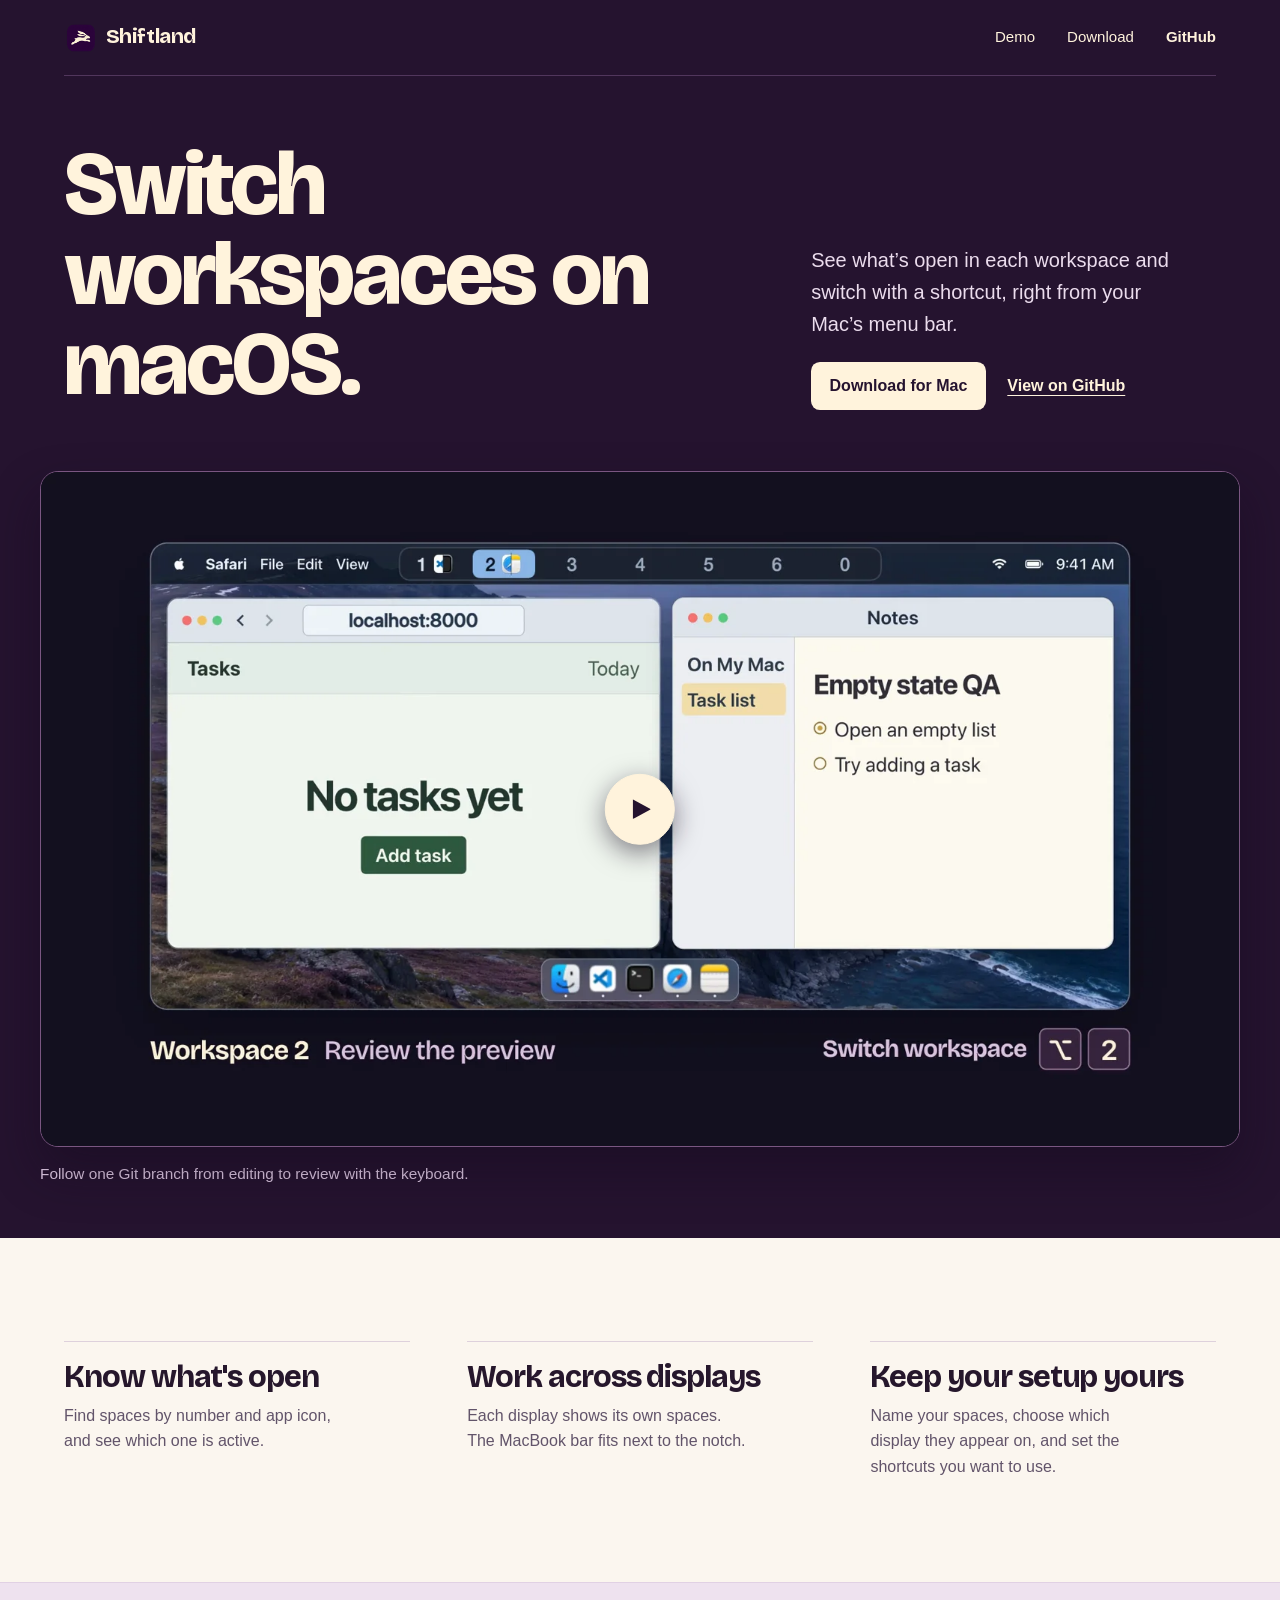
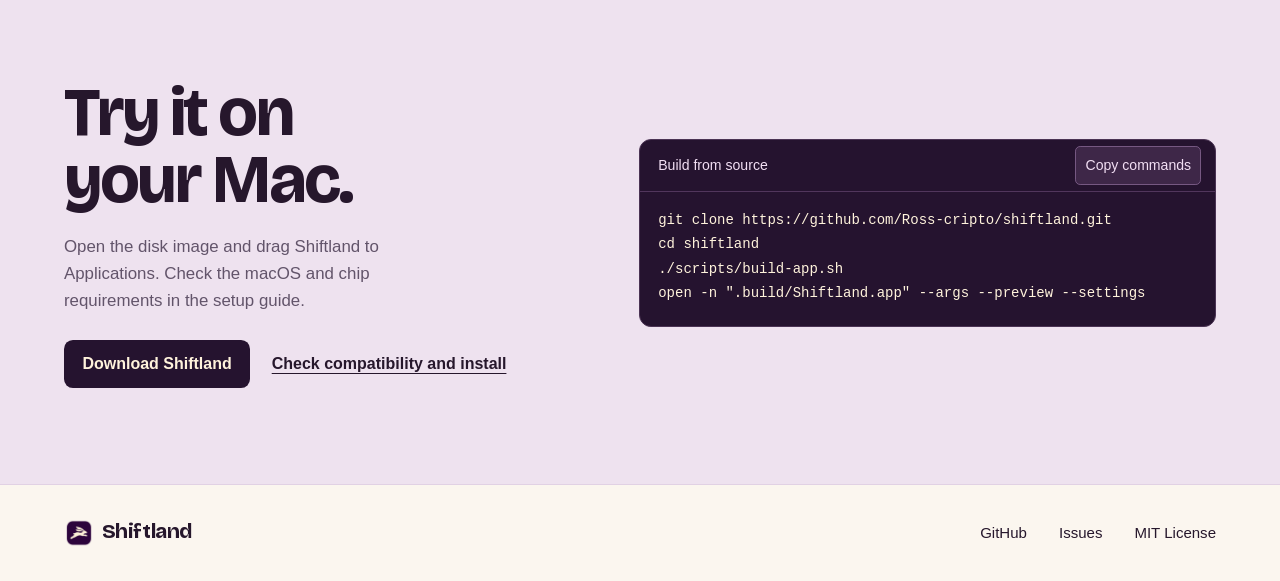
==== commit a8a128b5: "feat(setup): guide first launch with device checks" ====
--- a/web/index.html
+++ b/web/index.html
@@ -3,7 +3,7 @@
 <head>
   <meta charset="utf-8">
   <meta name="viewport" content="width=device-width, initial-scale=1">
-  <title>Shiftland — A workspace bar for macOS</title>
+  <title>Shiftland — Workspace Switcher for macOS</title>
   <meta name="description" content="See what’s open in each workspace, switch with a shortcut, and organize spaces across your displays.">
   <meta name="theme-color" content="#25132f">
   <meta property="og:type" content="website">
@@ -35,7 +35,7 @@
   <main id="main" tabindex="-1">
     <div class="masthead introduction">
       <section class="shell hero" aria-labelledby="hero-title">
-        <h1 id="hero-title">Make room for your work.</h1>
+        <h1 id="hero-title">Switch workspaces on macOS.</h1>
         <div class="hero-copy">
           <p>See what’s open in each workspace and switch with a shortcut, right from your Mac’s menu bar.</p>
           <div class="hero-actions">
@@ -79,11 +79,10 @@
       <div class="shell build-grid">
         <div class="build-copy">
           <h2 id="build-title">Try it on your Mac.</h2>
-          <p>Shiftland runs on macOS 15 or later, on Apple silicon and Intel. Open the download and drag Shiftland to Applications.</p>
-          <p>The first time you open it, macOS asks for your approval. Go to System Settings, then Privacy &amp; Security, and click Open Anyway.</p>
+          <p>Open the disk image and drag Shiftland to Applications. Check the macOS and chip requirements in the setup guide.</p>
           <div class="build-actions">
             <a class="action" href="https://github.com/Ross-cripto/shiftland/releases/latest/download/Shiftland.dmg">Download Shiftland</a>
-            <a class="text-link" href="https://github.com/Ross-cripto/shiftland#download">Read the setup guide</a>
+            <a class="text-link" href="install/">Check compatibility and install</a>
           </div>
         </div>
         <div class="terminal">
--- a/web/site.css
+++ b/web/site.css
@@ -48,7 +48,7 @@
 
 .introduction { padding-block: clamp(2.75rem, 5vw, 5rem) clamp(2rem, 4vw, 3.8rem); }
 .hero { display: grid; grid-template-columns: minmax(0, 1.35fr) minmax(0, .8fr); align-items: end; gap: clamp(2rem, 5vw, 5rem); }
-.hero h1 { max-width: 10ch; font-weight: 780; font-size: clamp(3.5rem, 7.1vw, 6rem); text-wrap: wrap; }
+.hero h1 { max-width: 12ch; font-weight: 780; font-size: clamp(3.5rem, 7.1vw, 6rem); text-wrap: wrap; }
 .hero-copy p { color: #ebdced; font-size: clamp(1.05rem, 1.6vw, 1.25rem); max-width: 33ch; }
 .hero-actions { display: flex; align-items: center; flex-wrap: wrap; gap: .9rem 1.35rem; margin-top: 1.35rem; }
 .action { display: inline-flex; justify-content: center; align-items: center; min-height: 3rem; color: var(--plum); background: var(--cream); border-radius: .56rem; padding: .65rem 1.15rem; text-decoration: none; font-weight: 750; transition: background-color .16s ease, transform .16s ease; }
@@ -105,7 +105,6 @@
 
 .build-section { background: #eee2ef; border-block: 1px solid #e1d1e4; padding-block: clamp(3.75rem, 7.5vw, 6.6rem); }
 .build-grid { display: grid; grid-template-columns: minmax(0, .92fr) minmax(0, 1.08fr); align-items: center; gap: clamp(2rem, 6.5vw, 6.3rem); }
-.build-copy p + p { margin-top: .85rem; }
 .build-actions { display: flex; align-items: center; flex-wrap: wrap; gap: .9rem 1.35rem; margin-top: 1.6rem; }
 .build-actions .action { color: var(--cream); background: var(--plum); }
 .build-actions .action:hover { background: #3e2748; }
@@ -116,6 +115,21 @@
 .copy:focus-visible { outline-color: #f0c4f3; }
 .terminal pre { font: .875rem/1.75 ui-monospace, Menlo, Consolas, monospace; overflow-x: auto; margin: 0; padding: 1rem 1.15rem 1.3rem; }
 .site-footer { display: flex; justify-content: space-between; align-items: center; gap: 1rem; min-height: 6rem; }
+
+.install-guide { max-width: 43rem; padding-block: clamp(2.75rem, 7vw, 5.5rem); }
+.install-guide h1 { font-size: clamp(2.65rem, 6vw, 4.35rem); }
+.install-guide h2 { font-size: clamp(1.8rem, 4vw, 2.55rem); }
+.install-guide p { margin-top: 1rem; color: var(--muted); }
+.install-guide .action { margin-top: 1.4rem; color: var(--cream); background: var(--plum); }
+.install-guide .action:hover { background: #3e2748; }
+.install-guide section { margin-top: 3rem; padding-top: 1.6rem; border-top: 1px solid var(--rule); }
+.install-guide dl { margin: 1.15rem 0 0; }
+.install-guide dl div + div { margin-top: 1.15rem; }
+.install-guide dt { font-weight: 730; }
+.install-guide dd { margin: .35rem 0 0; color: var(--muted); }
+.install-guide ol { padding-left: 1.35rem; color: var(--muted); }
+.install-guide li + li { margin-top: .55rem; }
+.install-guide section a { text-underline-offset: .17em; }
 
 @media (max-width: 880px) {
   .shell, .media-shell { width: min(100% - 3rem, 72rem); }
